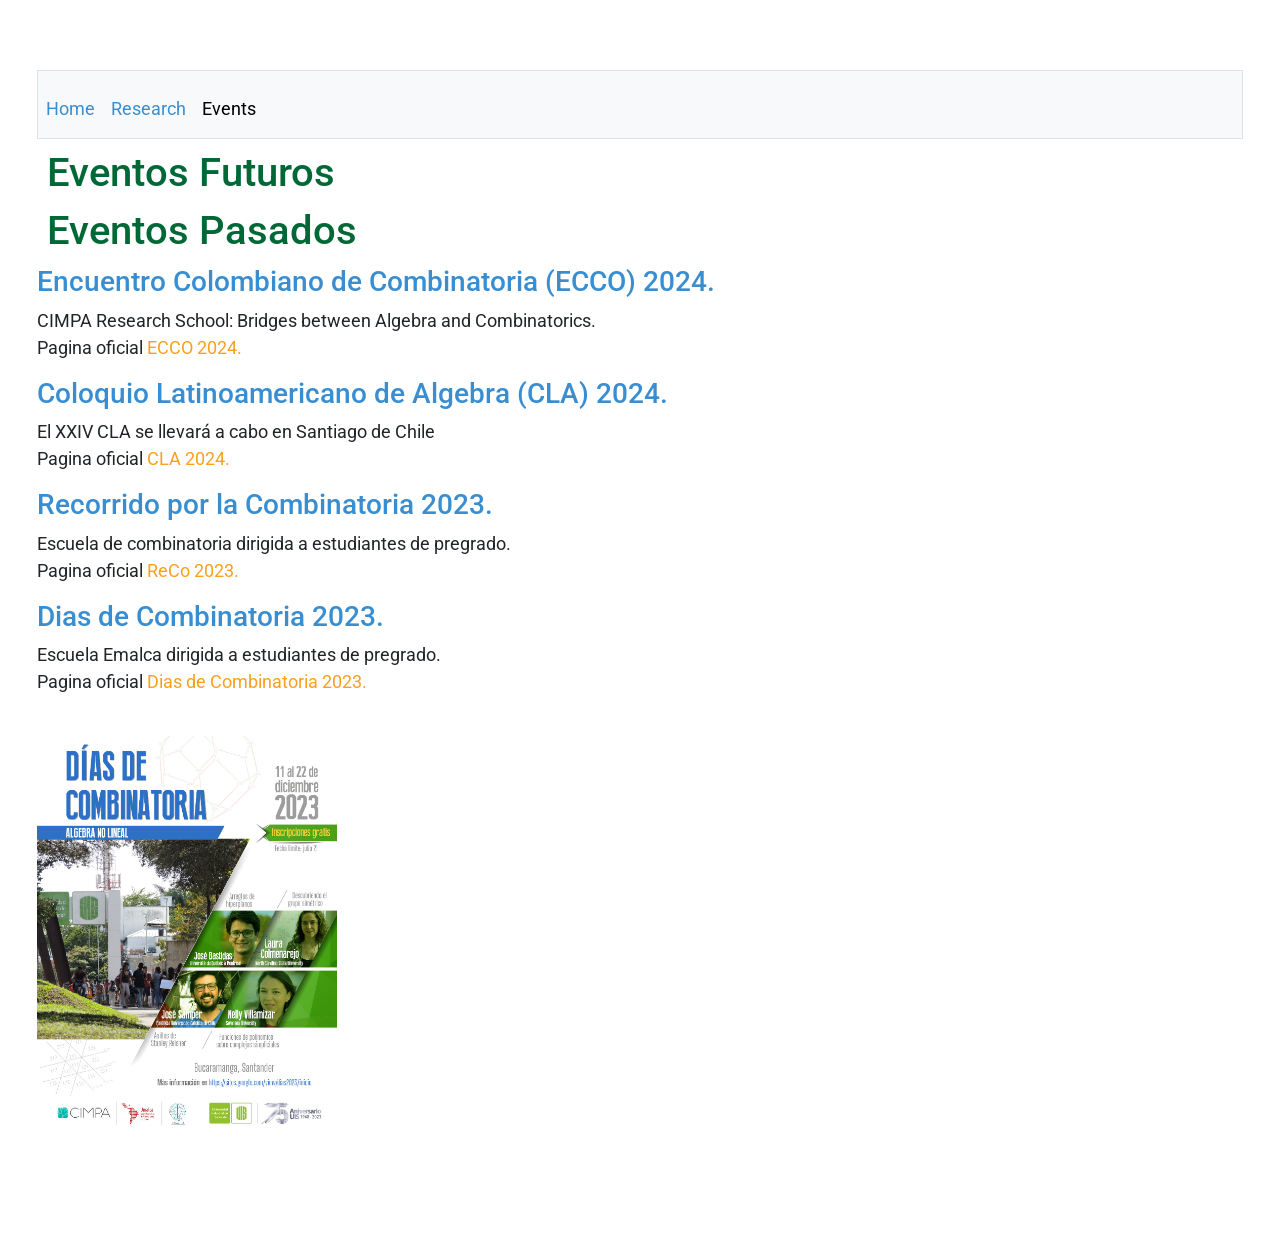
==== events.html @ 769864b7 "pequenos edits" ====
<!DOCTYPE html>
<html lang="en">

<head>
	<meta http-equiv="content-type" content="text/html; charset=UTF-8" />
    <meta name="viewport" content="initial-scale=1, width=device-width">
    <!-- https://fonts.google.com/specimen/Roboto -->
    <link href="https://fonts.googleapis.com/css?family=Roboto:400,400italic,700&display=swap" rel="stylesheet">
    <link href="https://cdn.jsdelivr.net/npm/bootstrap@5.3.0/dist/css/bootstrap.min.css" rel="stylesheet" integrity="sha384-9ndCyUaIbzAi2FUVXJi0CjmCapSmO7SnpJef0486qhLnuZ2cdeRhO02iuK6FUUVM" crossorigin="anonymous">
    <link rel="stylesheet" type="text/css" href="styles.css" />
    
    <!-- Bootstrap needed --> 
    <script src="https://code.jquery.com/jquery-3.3.1.slim.min.js" integrity="sha384-q8i/X+965DzO0rT7abK41JStQIAqVgRVzpbzo5smXKp4YfRvH+8abtTE1Pi6jizo" crossorigin="anonymous"></script>
    <script src="https://cdn.jsdelivr.net/npm/popper.js@1.14.7/dist/umd/popper.min.js" integrity="sha384-UO2eT0CpHqdSJQ6hJty5KVphtPhzWj9WO1clHTMGa3JDZwrnQq4sF86dIHNDz0W1" crossorigin="anonymous"></script>
    <script src="https://cdn.jsdelivr.net/npm/bootstrap@4.3.1/dist/js/bootstrap.min.js" integrity="sha384-JjSmVgyd0p3pXB1rRibZUAYoIIy6OrQ6VrjIEaFf/nJGzIxFDsf4x0xIM+B07jRM" crossorigin="anonymous"></script>
    <title>Events</title>
</head>

<body>
    <div class="container-fluid">
        <nav class="bg-light border navbar navbar-expand-md navbar-light ">
            <button aria-controls="navbar" aria-expanded="false" aria-label="Toggle navigation" class="navbar-toggler" data-target="#navbar_main" data-toggle="collapse" type="button">
                <span class="navbar-toggler-icon"></span>
            </button>
            <div class="collapse navbar-collapse" id="navbar_main">
                <ul class="navbar-nav me-auto mt-2">
                    <li class="nav-item"><a class="nav-link" href="index.html" class="menu">Home</a></li>
                    <li class="nav-item"><a class="nav-link" href="research.html" class="menu">Research</a></li>
                    <li class="nav-item"><a class="nav-link active" href="events.html" class="menu">Events</a></li>
                </ul>
            </div>
        </nav>
        <div class="col-md-12">
            <h1> Eventos Futuros </h1>
            <h1> Eventos Pasados </h1>
			<h3> Encuentro Colombiano de Combinatoria (ECCO) 2024.</h3>
			<p> CIMPA Research School: Bridges between Algebra and Combinatorics. <br> 
			Pagina oficial <a href="https://ecco2024.combinatoria.co/">ECCO 2024.</a></p>

			<h3> Coloquio Latinoamericano de Algebra (CLA) 2024.</h3>
			<p> El XXIV CLA se llevar&aacute a cabo en Santiago de Chile<br> 
			Pagina oficial <a href="https://cla2024.mat.uc.cl/">CLA 2024.</a></p>

			<h3> Recorrido por la Combinatoria 2023.</h3>
			<p> Escuela de combinatoria dirigida a estudiantes de pregrado. <br> 
			Pagina oficial <a href="https://sites.google.com/view/reco2023/inicio">ReCo 2023. </a></p>


			<h3> Dias de Combinatoria 2023.</h3>
			<p> Escuela Emalca dirigida a estudiantes de pregrado. <br> 
			Pagina oficial <a href="https://sites.google.com/view/dias2023/inicio">Dias de Combinatoria 2023. </a></p>
			<img class="center" src="poster_dias.jpeg" > 
        </div>
    </div>
</body>
</html>
---- styles.css ----
img {
padding-bottom: 25px;
padding-top: 25px;
max-width:300px;
height: auto;
}

a { 
text-decoration:none; 
font-weight:400; 
font-family: Roboto; 
color:#fa9f1e;
}


.paper {
color:#d74e26;
font-weight:600; 
}


}


p {
margin: 1px 0;
}

p.one {
margin: 7px 0;
font-family: Roboto;
font-size:14px;
line-height:140%;
}

p.two {
margin: 25px 0;
}

.list li {
margin: 15px 0;
}	

.list--tight li {
margin: 6px 0;
}

h1{
color: #006837;
margin: 10px;
}

h2 {
color:#006837;
margin: 10px;
}

h3 {
color:#388ed1;
}
#general_info{
    margin: 20px;
}



#sidebar{
    margin-top:90px;
    text-align: right;
    width: 150px;
}

.nav-link{
    color:#388ed1;
}

.side {
list-style-type: none;
}

body {
background-color: #ffffff;
font-family: Roboto;
font-size:18px;
margin-left:25px;
margin-right:25px;
margin-top:70px;
margin-bottom:75px;
}
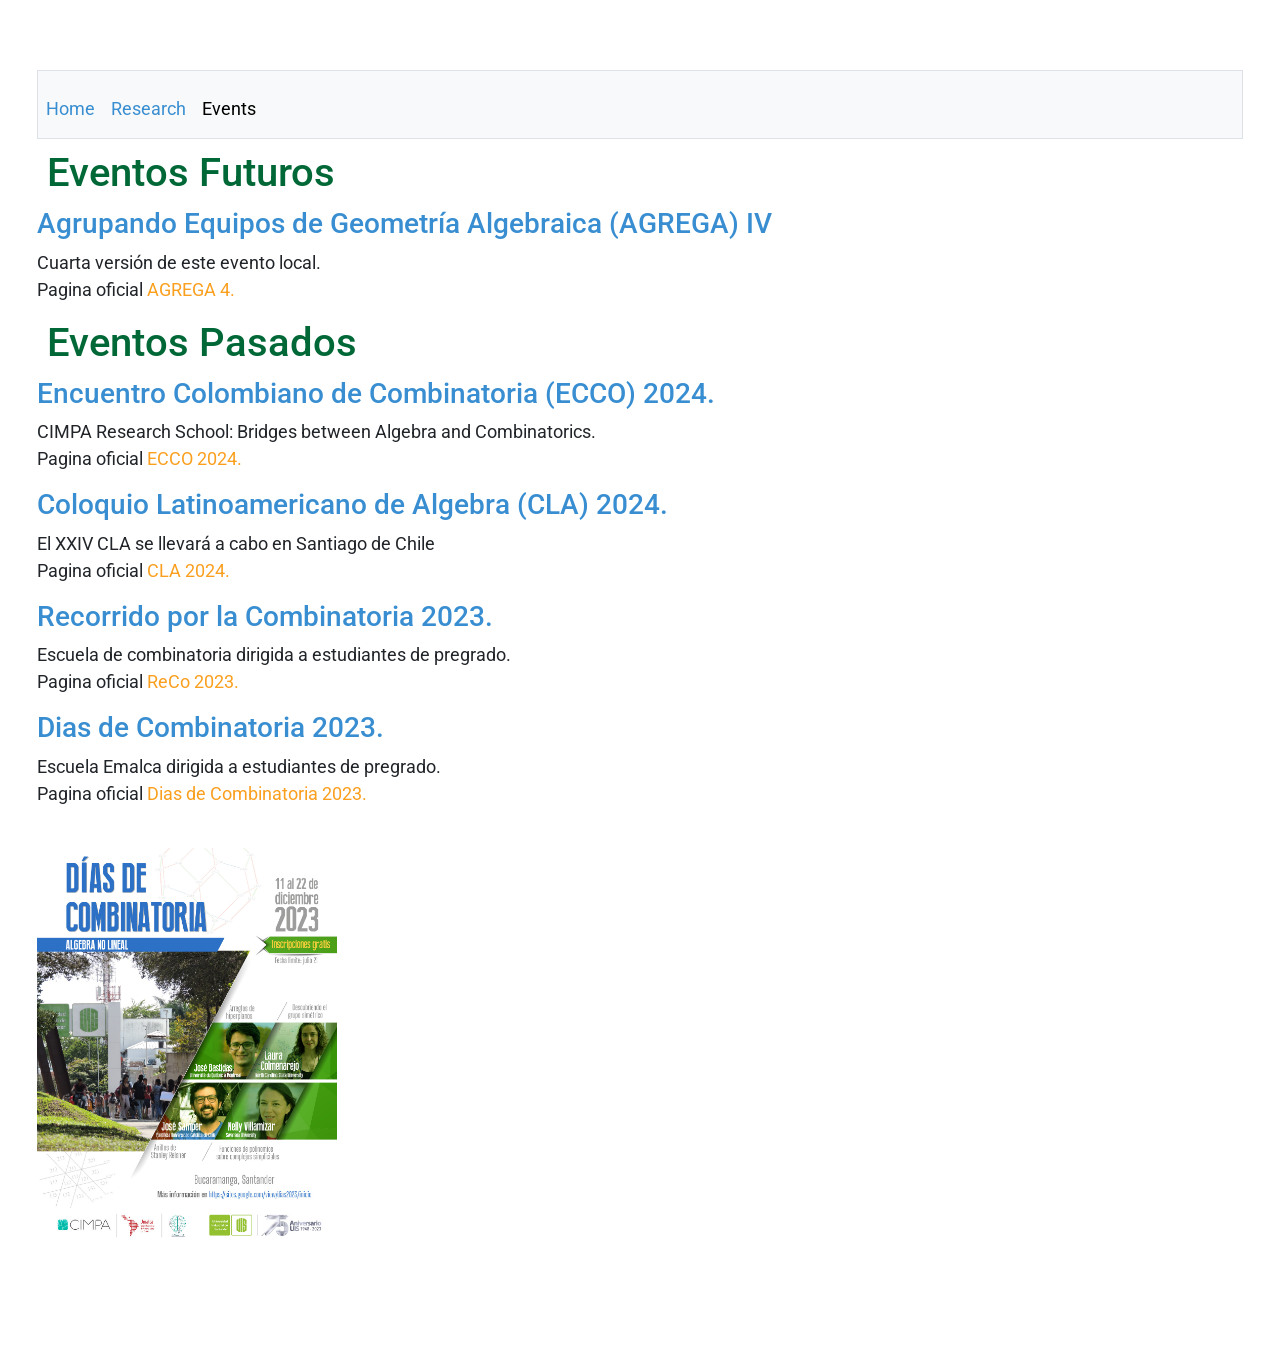
==== commit 11d04f0c: "small typo" ====
--- a/events.html
+++ b/events.html
@@ -31,7 +31,12 @@
             </div>
         </nav>
         <div class="col-md-12">
+
             <h1> Eventos Futuros </h1>
+			<h3> Agrupando Equipos de Geometría Algebraica (AGREGA) IV</h3>
+			<p> Cuarta versi&oacuten de este evento local. <br> 
+			Pagina oficial <a href="https://sites.google.com/view/agrega0/home?authuser=0">AGREGA 4.</a></p>
+
             <h1> Eventos Pasados </h1>
 			<h3> Encuentro Colombiano de Combinatoria (ECCO) 2024.</h3>
 			<p> CIMPA Research School: Bridges between Algebra and Combinatorics. <br> 
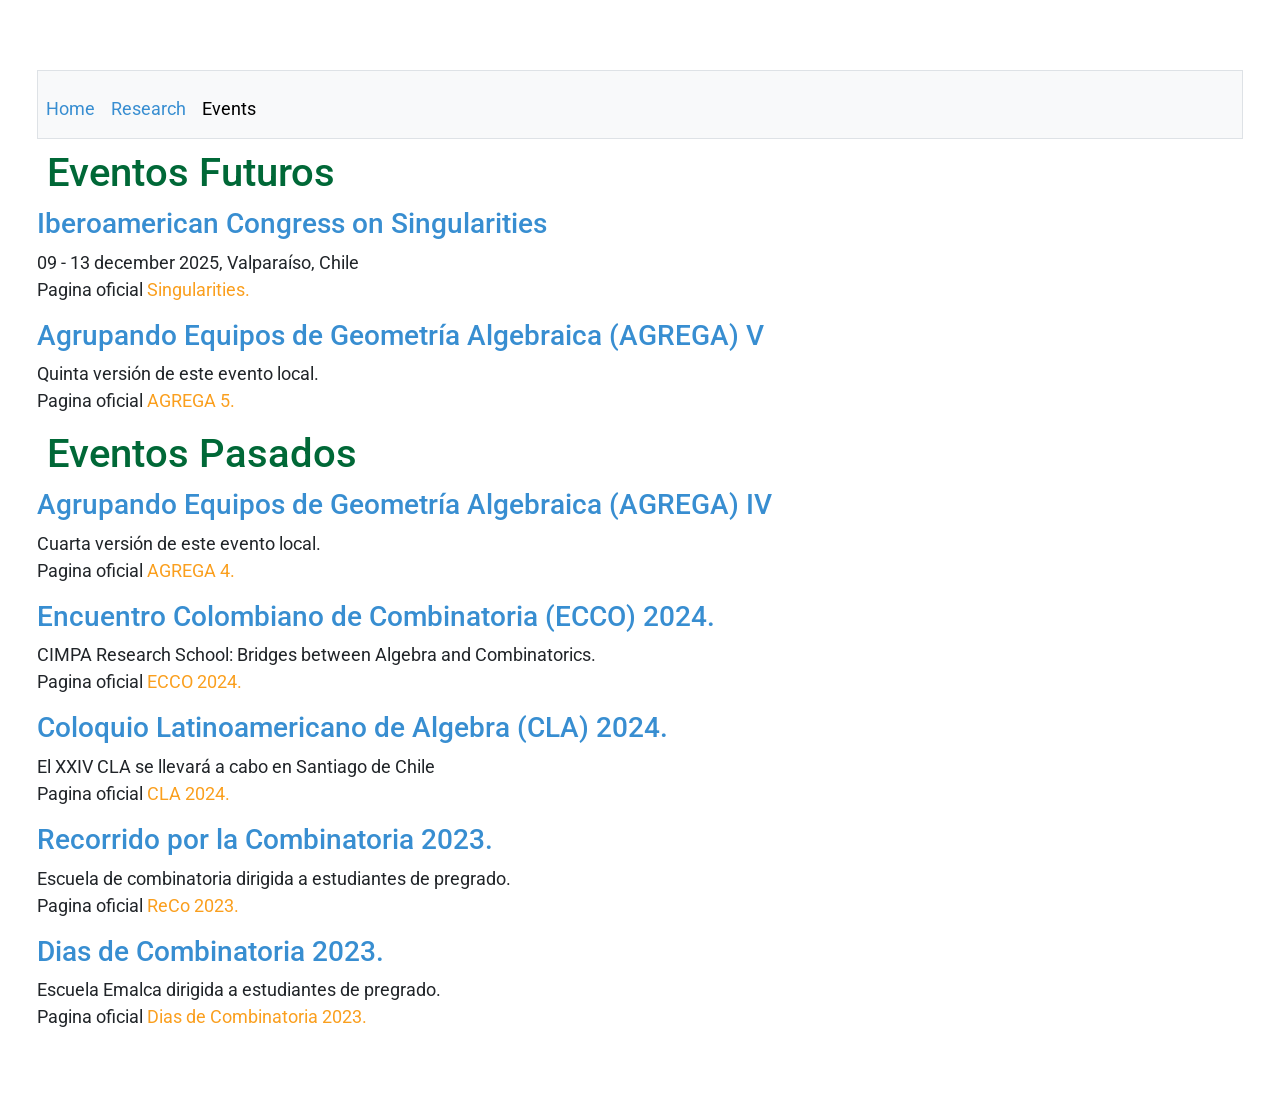
==== commit 91844a7e: "Added agrega5 Y otros eventos" ====
--- a/events.html
+++ b/events.html
@@ -33,11 +33,19 @@
         <div class="col-md-12">
 
             <h1> Eventos Futuros </h1>
+			<h3> Iberoamerican Congress on Singularities</h3>
+			<p> 09 - 13 december 2025, Valparaíso, Chile <br>
+			Pagina oficial <a href="https://sites.google.com/view/iberoamericansingularities/">Singularities.</a></p>
+
+			<h3> Agrupando Equipos de Geometría Algebraica (AGREGA) V</h3>
+			<p> Quinta versi&oacuten de este evento local. <br> 
+			Pagina oficial <a href="https://sites.google.com/view/agrega0/home?authuser=0">AGREGA 5.</a></p>
+
+            <h1> Eventos Pasados </h1>
 			<h3> Agrupando Equipos de Geometría Algebraica (AGREGA) IV</h3>
 			<p> Cuarta versi&oacuten de este evento local. <br> 
 			Pagina oficial <a href="https://sites.google.com/view/agrega0/home?authuser=0">AGREGA 4.</a></p>
 
-            <h1> Eventos Pasados </h1>
 			<h3> Encuentro Colombiano de Combinatoria (ECCO) 2024.</h3>
 			<p> CIMPA Research School: Bridges between Algebra and Combinatorics. <br> 
 			Pagina oficial <a href="https://ecco2024.combinatoria.co/">ECCO 2024.</a></p>
@@ -54,8 +62,6 @@
 			<h3> Dias de Combinatoria 2023.</h3>
 			<p> Escuela Emalca dirigida a estudiantes de pregrado. <br> 
 			Pagina oficial <a href="https://sites.google.com/view/dias2023/inicio">Dias de Combinatoria 2023. </a></p>
-			<img class="center" src="poster_dias.jpeg" > 
-        </div>
     </div>
 </body>
 </html>
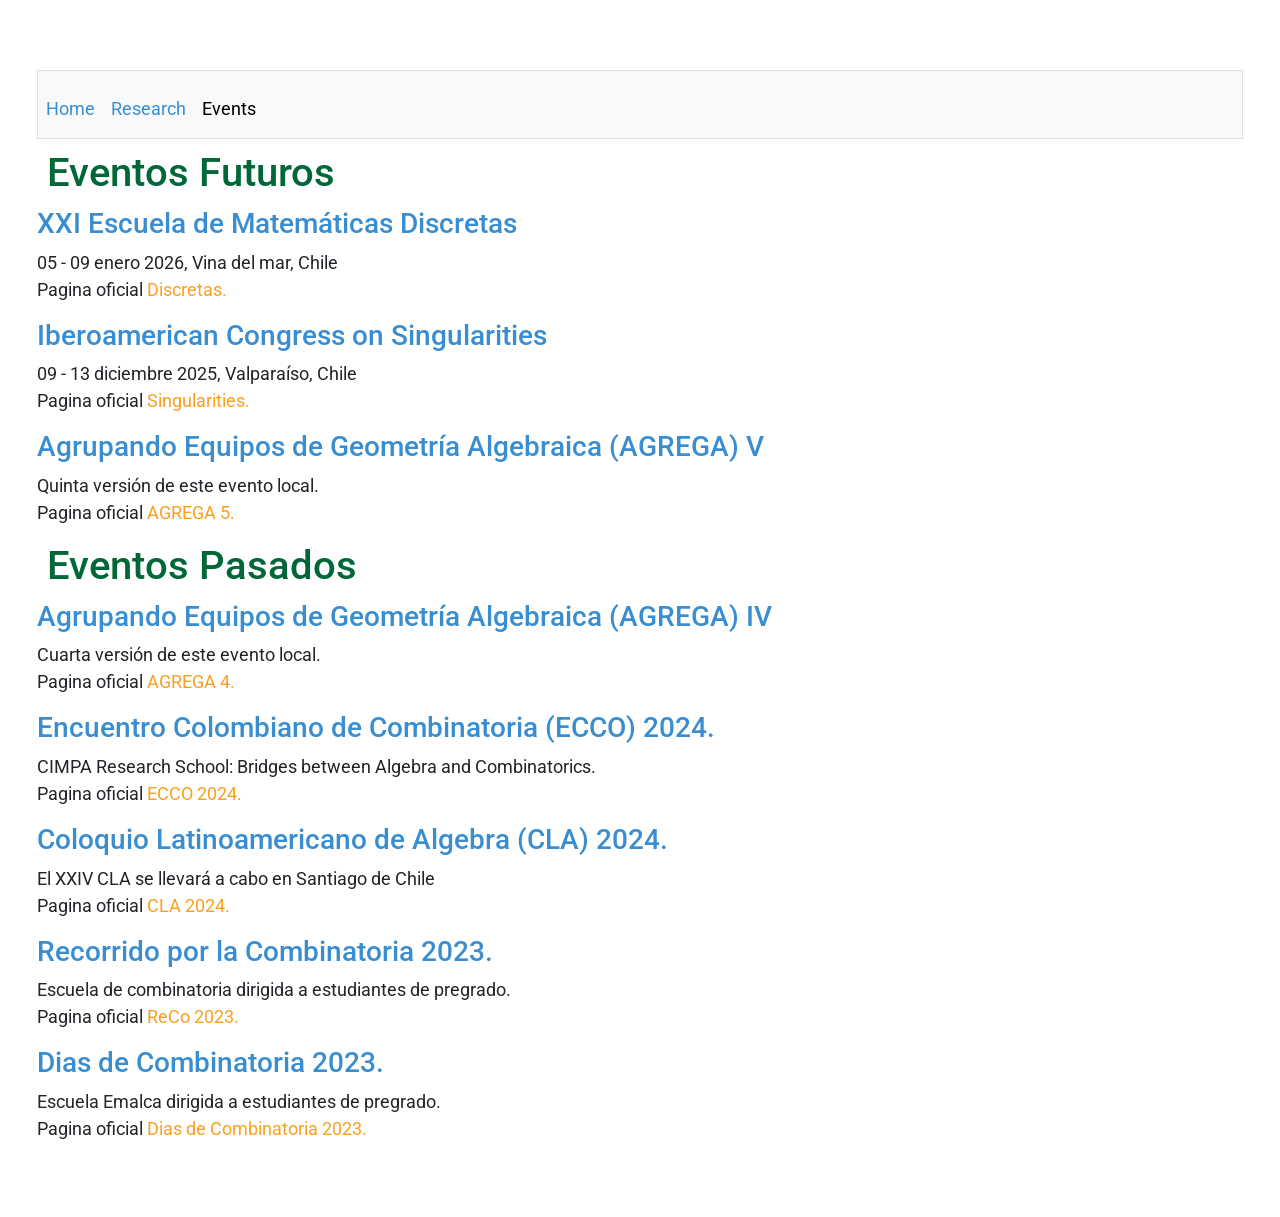
==== commit 1a86596c: "update" ====
--- a/events.html
+++ b/events.html
@@ -33,8 +33,12 @@
         <div class="col-md-12">
 
             <h1> Eventos Futuros </h1>
+			<h3> XXI Escuela de Matem&aacuteticas Discretas</h3>
+			<p> 05 - 09 enero 2026, Vina del mar, Chile <br>
+			Pagina oficial <a href="https://eventos.cmm.uchile.cl/discretas2026/"> Discretas.</a> </p>
+
 			<h3> Iberoamerican Congress on Singularities</h3>
-			<p> 09 - 13 december 2025, Valparaíso, Chile <br>
+			<p> 09 - 13 diciembre 2025, Valparaíso, Chile <br>
 			Pagina oficial <a href="https://sites.google.com/view/iberoamericansingularities/">Singularities.</a></p>
 
 			<h3> Agrupando Equipos de Geometría Algebraica (AGREGA) V</h3>
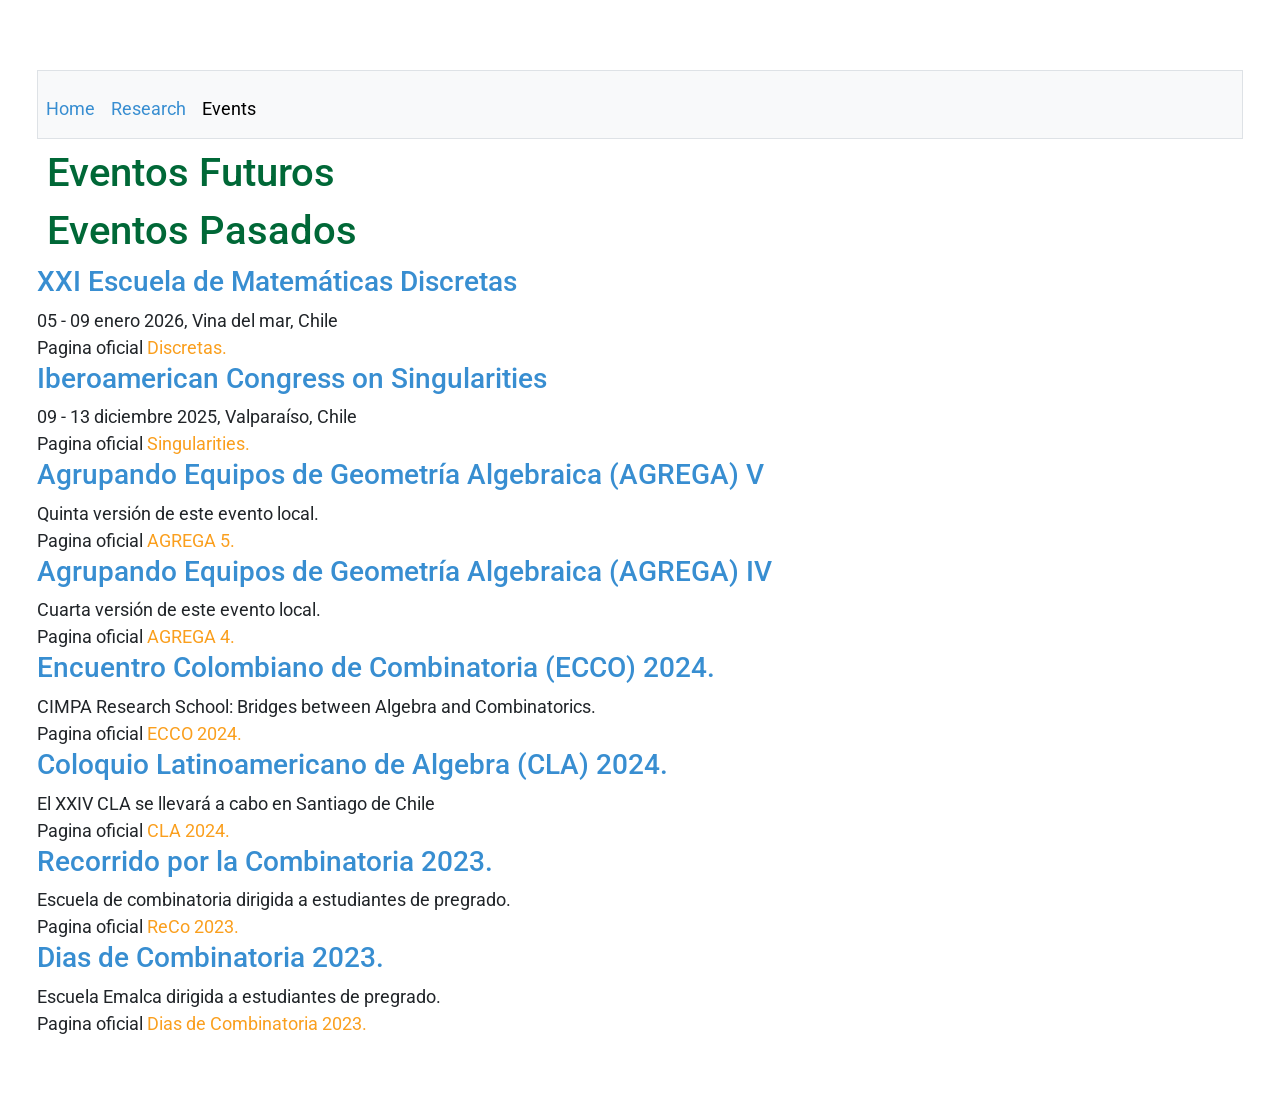
==== commit 8de21efa: "start 2026" ====
--- a/events.html
+++ b/events.html
@@ -33,6 +33,8 @@
         <div class="col-md-12">
 
             <h1> Eventos Futuros </h1>
+
+            <h1> Eventos Pasados </h1>
 			<h3> XXI Escuela de Matem&aacuteticas Discretas</h3>
 			<p> 05 - 09 enero 2026, Vina del mar, Chile <br>
 			Pagina oficial <a href="https://eventos.cmm.uchile.cl/discretas2026/"> Discretas.</a> </p>
@@ -44,8 +46,6 @@
 			<h3> Agrupando Equipos de Geometría Algebraica (AGREGA) V</h3>
 			<p> Quinta versi&oacuten de este evento local. <br> 
 			Pagina oficial <a href="https://sites.google.com/view/agrega0/home?authuser=0">AGREGA 5.</a></p>
-
-            <h1> Eventos Pasados </h1>
 			<h3> Agrupando Equipos de Geometría Algebraica (AGREGA) IV</h3>
 			<p> Cuarta versi&oacuten de este evento local. <br> 
 			Pagina oficial <a href="https://sites.google.com/view/agrega0/home?authuser=0">AGREGA 4.</a></p>
--- a/styles.css
+++ b/styles.css
@@ -16,9 +16,6 @@
 .paper {
 color:#d74e26;
 font-weight:600; 
-}
-
-
 }
 
 
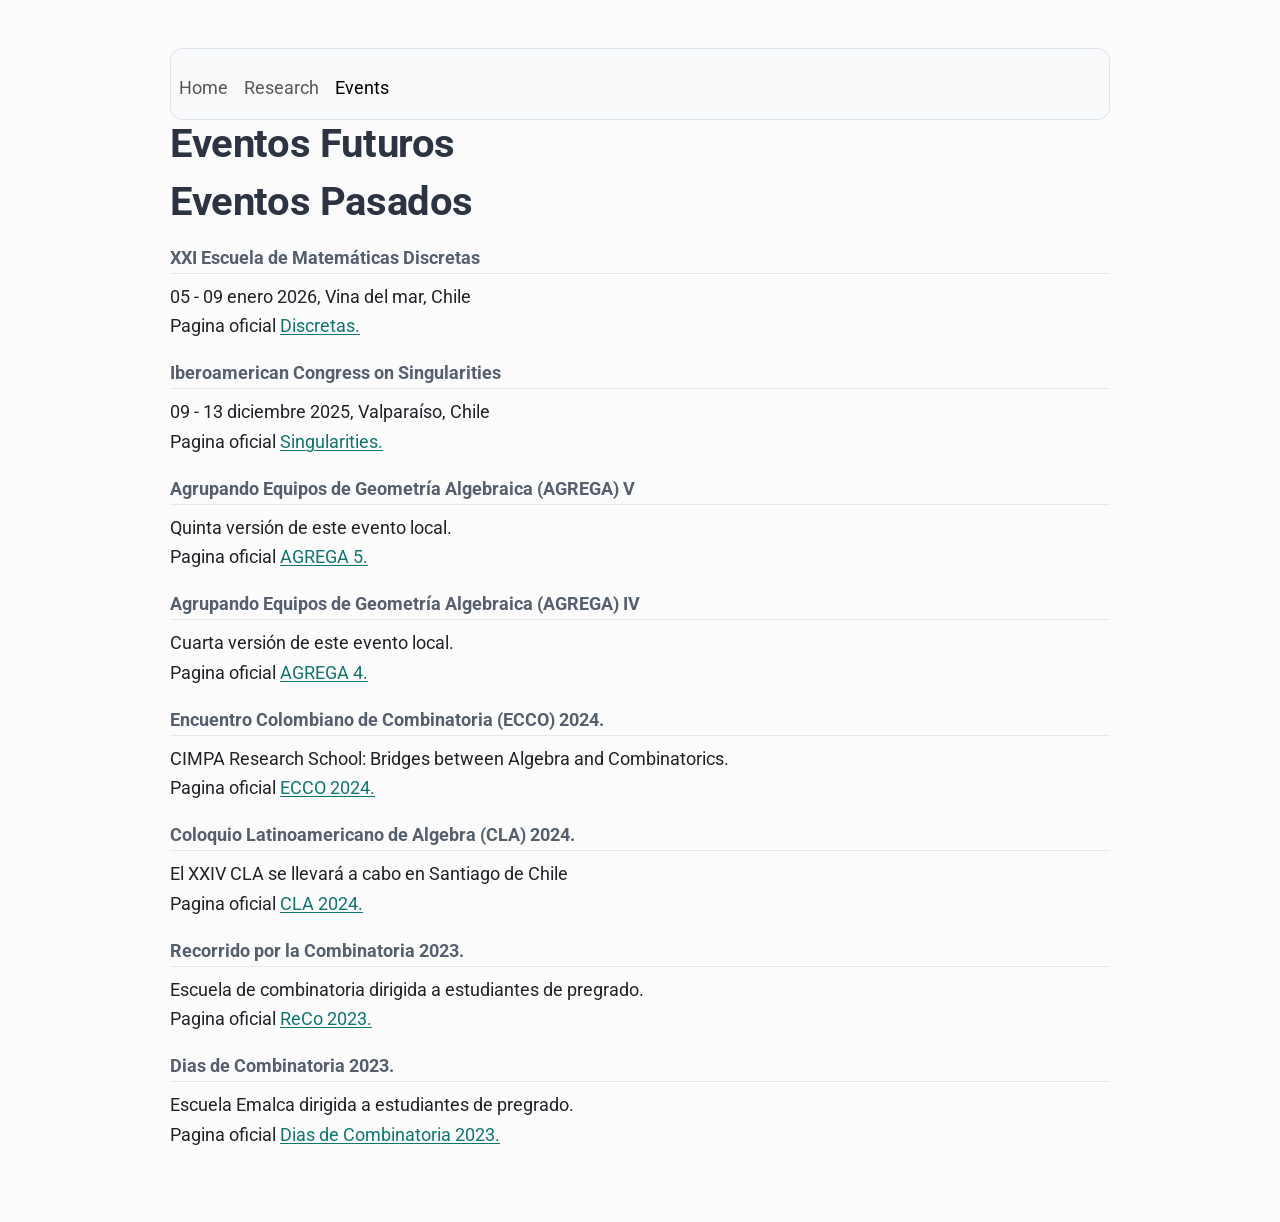
==== commit 372c1453: "Big revamp with chat gpt Clean the css Dropped the carrot palette Looks more normie, but honestly be" ====
--- a/events.html
+++ b/events.html
@@ -10,9 +10,10 @@
     <link rel="stylesheet" type="text/css" href="styles.css" />
     
     <!-- Bootstrap needed --> 
-    <script src="https://code.jquery.com/jquery-3.3.1.slim.min.js" integrity="sha384-q8i/X+965DzO0rT7abK41JStQIAqVgRVzpbzo5smXKp4YfRvH+8abtTE1Pi6jizo" crossorigin="anonymous"></script>
-    <script src="https://cdn.jsdelivr.net/npm/popper.js@1.14.7/dist/umd/popper.min.js" integrity="sha384-UO2eT0CpHqdSJQ6hJty5KVphtPhzWj9WO1clHTMGa3JDZwrnQq4sF86dIHNDz0W1" crossorigin="anonymous"></script>
-    <script src="https://cdn.jsdelivr.net/npm/bootstrap@4.3.1/dist/js/bootstrap.min.js" integrity="sha384-JjSmVgyd0p3pXB1rRibZUAYoIIy6OrQ6VrjIEaFf/nJGzIxFDsf4x0xIM+B07jRM" crossorigin="anonymous"></script>
+		<script src="https://cdn.jsdelivr.net/npm/bootstrap@5.3.0/dist/js/bootstrap.bundle.min.js"
+        integrity="sha384-...your integrity..."
+        crossorigin="anonymous"></script>
+
     <title>Events</title>
 </head>
 
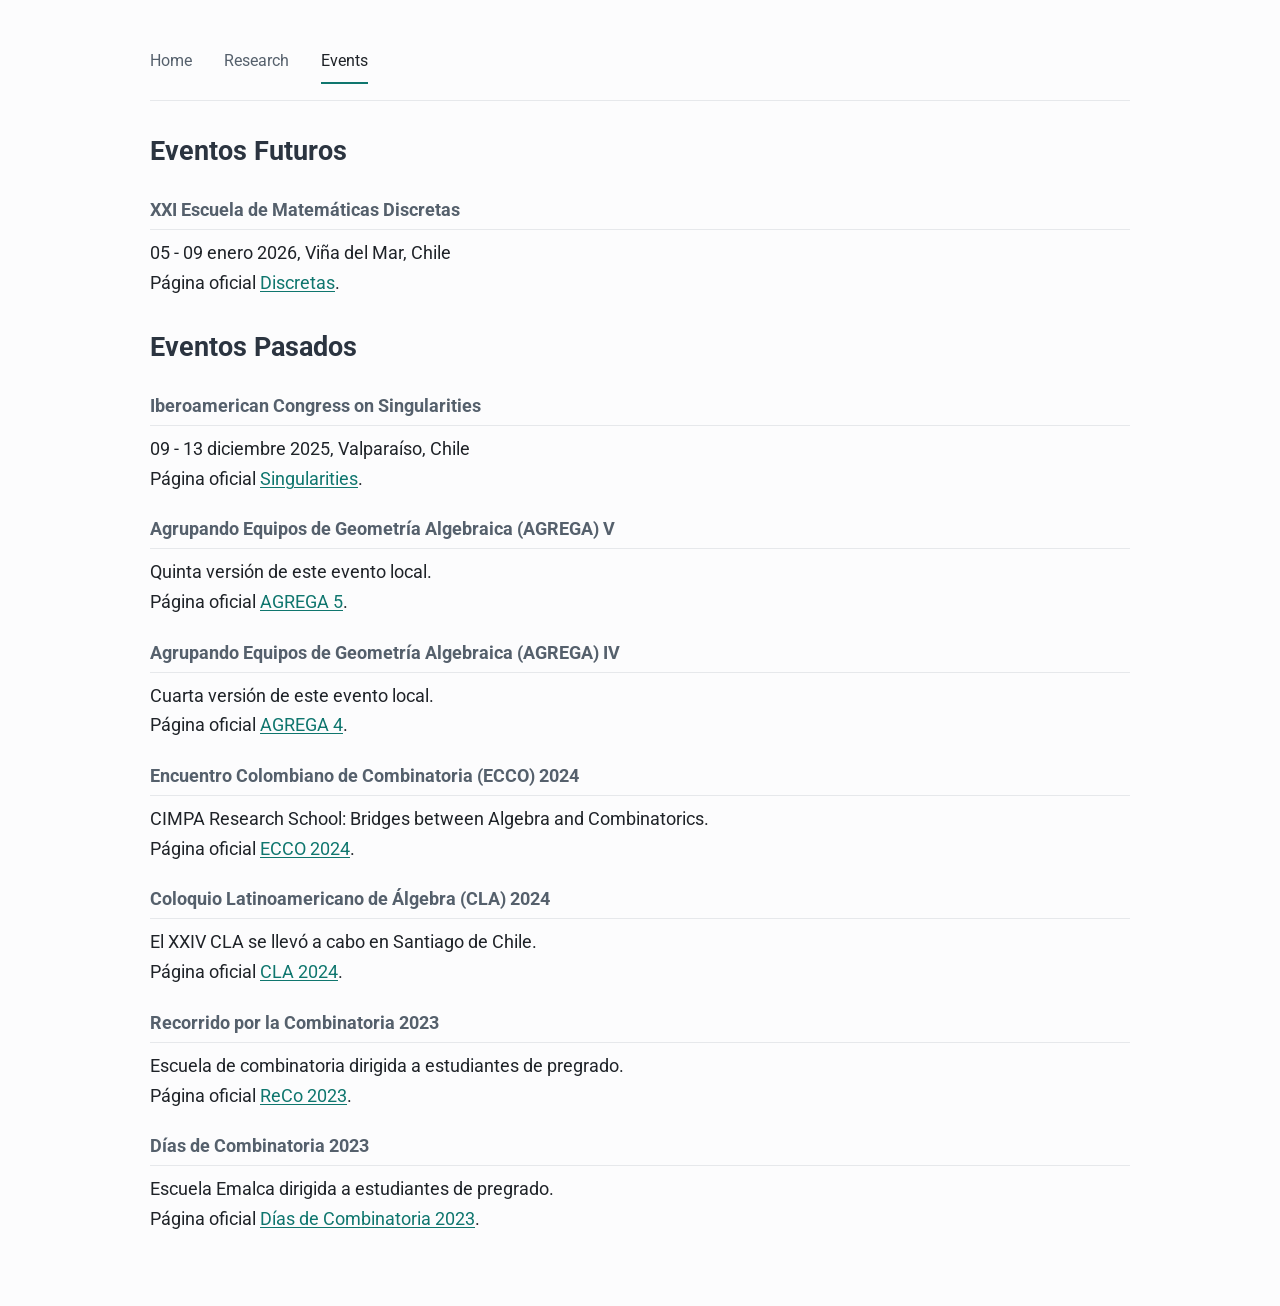
==== commit d357bc28: "Big revamp using claude" ====
--- a/events.html
+++ b/events.html
@@ -1,72 +1,71 @@
 <!DOCTYPE html>
 <html lang="en">
+<head>
+    <meta charset="UTF-8">
+    <meta name="viewport" content="width=device-width, initial-scale=1.0">
+    <meta name="description" content="Events - Federico Castillo">
+    <meta name="keywords" content="federico castillo,math,mathematics,events,conferences">
+    <title>Events - Federico Castillo</title>
+    <link href="https://fonts.googleapis.com/css?family=Roboto:400,400italic,700&display=swap" rel="stylesheet">
+    <link rel="stylesheet" href="styles.css">
+</head>
+<body>
+    <nav class="navbar">
+        <a href="index.html">Home</a>
+        <a href="research.html">Research</a>
+        <a href="events.html" class="active">Events</a>
+    </nav>
 
-<head>
-	<meta http-equiv="content-type" content="text/html; charset=UTF-8" />
-    <meta name="viewport" content="initial-scale=1, width=device-width">
-    <!-- https://fonts.google.com/specimen/Roboto -->
-    <link href="https://fonts.googleapis.com/css?family=Roboto:400,400italic,700&display=swap" rel="stylesheet">
-    <link href="https://cdn.jsdelivr.net/npm/bootstrap@5.3.0/dist/css/bootstrap.min.css" rel="stylesheet" integrity="sha384-9ndCyUaIbzAi2FUVXJi0CjmCapSmO7SnpJef0486qhLnuZ2cdeRhO02iuK6FUUVM" crossorigin="anonymous">
-    <link rel="stylesheet" type="text/css" href="styles.css" />
-    
-    <!-- Bootstrap needed --> 
-		<script src="https://cdn.jsdelivr.net/npm/bootstrap@5.3.0/dist/js/bootstrap.bundle.min.js"
-        integrity="sha384-...your integrity..."
-        crossorigin="anonymous"></script>
+    <h2>Eventos Futuros</h2>
 
-    <title>Events</title>
-</head>
+    <h3>XXI Escuela de Matemáticas Discretas</h3>
+    <p>
+        05 - 09 enero 2026, Viña del Mar, Chile<br>
+        Página oficial <a href="https://eventos.cmm.uchile.cl/discretas2026/">Discretas</a>.
+    </p>
 
-<body>
-    <div class="container-fluid">
-        <nav class="bg-light border navbar navbar-expand-md navbar-light ">
-            <button aria-controls="navbar" aria-expanded="false" aria-label="Toggle navigation" class="navbar-toggler" data-target="#navbar_main" data-toggle="collapse" type="button">
-                <span class="navbar-toggler-icon"></span>
-            </button>
-            <div class="collapse navbar-collapse" id="navbar_main">
-                <ul class="navbar-nav me-auto mt-2">
-                    <li class="nav-item"><a class="nav-link" href="index.html" class="menu">Home</a></li>
-                    <li class="nav-item"><a class="nav-link" href="research.html" class="menu">Research</a></li>
-                    <li class="nav-item"><a class="nav-link active" href="events.html" class="menu">Events</a></li>
-                </ul>
-            </div>
-        </nav>
-        <div class="col-md-12">
+    <h2>Eventos Pasados</h2>
 
-            <h1> Eventos Futuros </h1>
+    <h3>Iberoamerican Congress on Singularities</h3>
+    <p>
+        09 - 13 diciembre 2025, Valparaíso, Chile<br>
+        Página oficial <a href="https://sites.google.com/view/iberoamericansingularities/">Singularities</a>.
+    </p>
 
-            <h1> Eventos Pasados </h1>
-			<h3> XXI Escuela de Matem&aacuteticas Discretas</h3>
-			<p> 05 - 09 enero 2026, Vina del mar, Chile <br>
-			Pagina oficial <a href="https://eventos.cmm.uchile.cl/discretas2026/"> Discretas.</a> </p>
+    <h3>Agrupando Equipos de Geometría Algebraica (AGREGA) V</h3>
+    <p>
+        Quinta versión de este evento local.<br>
+        Página oficial <a href="https://sites.google.com/view/agrega0/home?authuser=0">AGREGA 5</a>.
+    </p>
 
-			<h3> Iberoamerican Congress on Singularities</h3>
-			<p> 09 - 13 diciembre 2025, Valparaíso, Chile <br>
-			Pagina oficial <a href="https://sites.google.com/view/iberoamericansingularities/">Singularities.</a></p>
+    <h3>Agrupando Equipos de Geometría Algebraica (AGREGA) IV</h3>
+    <p>
+        Cuarta versión de este evento local.<br>
+        Página oficial <a href="https://sites.google.com/view/agrega0/home?authuser=0">AGREGA 4</a>.
+    </p>
 
-			<h3> Agrupando Equipos de Geometría Algebraica (AGREGA) V</h3>
-			<p> Quinta versi&oacuten de este evento local. <br> 
-			Pagina oficial <a href="https://sites.google.com/view/agrega0/home?authuser=0">AGREGA 5.</a></p>
-			<h3> Agrupando Equipos de Geometría Algebraica (AGREGA) IV</h3>
-			<p> Cuarta versi&oacuten de este evento local. <br> 
-			Pagina oficial <a href="https://sites.google.com/view/agrega0/home?authuser=0">AGREGA 4.</a></p>
+    <h3>Encuentro Colombiano de Combinatoria (ECCO) 2024</h3>
+    <p>
+        CIMPA Research School: Bridges between Algebra and Combinatorics.<br>
+        Página oficial <a href="https://ecco2024.combinatoria.co/">ECCO 2024</a>.
+    </p>
 
-			<h3> Encuentro Colombiano de Combinatoria (ECCO) 2024.</h3>
-			<p> CIMPA Research School: Bridges between Algebra and Combinatorics. <br> 
-			Pagina oficial <a href="https://ecco2024.combinatoria.co/">ECCO 2024.</a></p>
+    <h3>Coloquio Latinoamericano de Álgebra (CLA) 2024</h3>
+    <p>
+        El XXIV CLA se llevó a cabo en Santiago de Chile.<br>
+        Página oficial <a href="https://cla2024.mat.uc.cl/">CLA 2024</a>.
+    </p>
 
-			<h3> Coloquio Latinoamericano de Algebra (CLA) 2024.</h3>
-			<p> El XXIV CLA se llevar&aacute a cabo en Santiago de Chile<br> 
-			Pagina oficial <a href="https://cla2024.mat.uc.cl/">CLA 2024.</a></p>
+    <h3>Recorrido por la Combinatoria 2023</h3>
+    <p>
+        Escuela de combinatoria dirigida a estudiantes de pregrado.<br>
+        Página oficial <a href="https://sites.google.com/view/reco2023/inicio">ReCo 2023</a>.
+    </p>
 
-			<h3> Recorrido por la Combinatoria 2023.</h3>
-			<p> Escuela de combinatoria dirigida a estudiantes de pregrado. <br> 
-			Pagina oficial <a href="https://sites.google.com/view/reco2023/inicio">ReCo 2023. </a></p>
-
-
-			<h3> Dias de Combinatoria 2023.</h3>
-			<p> Escuela Emalca dirigida a estudiantes de pregrado. <br> 
-			Pagina oficial <a href="https://sites.google.com/view/dias2023/inicio">Dias de Combinatoria 2023. </a></p>
-    </div>
+    <h3>Días de Combinatoria 2023</h3>
+    <p>
+        Escuela Emalca dirigida a estudiantes de pregrado.<br>
+        Página oficial <a href="https://sites.google.com/view/dias2023/inicio">Días de Combinatoria 2023</a>.
+    </p>
 </body>
 </html>
--- a/styles.css
+++ b/styles.css
@@ -0,0 +1,197 @@
+/* =========================================================
+   Federico Castillo -- minimal academic theme
+   Change colors in :root and the whole site updates.
+   ========================================================= */
+
+:root{
+  --bg: #fcfcfd;
+  --text: #1f2328;        /* near-black */
+  --muted: #55606c;       /* gray for secondary text */
+
+	--heading: #2b3440;
+	--link: #0f766e;
+	--link-hover: #115e59;
+	--paper: #7c2d12;
+
+  --card: #f6f8fa;        /* very light gray for subtle panels */
+  --border: #e6e8eb;
+
+  --maxw: 980px;
+}
+
+body{
+  background: var(--bg);
+  color: var(--text);
+  font-family: Roboto, system-ui, -apple-system, "Segoe UI", Arial, sans-serif;
+  font-size: 18px;
+  line-height: 1.65;
+  max-width: var(--maxw);
+  margin: 48px auto 72px auto;
+  padding: 0 20px;
+}
+
+/* ===== Simple Navbar ===== */
+.navbar {
+  display: flex;
+  gap: 2rem;
+  padding: 0 0 1rem 0;
+  margin-bottom: 1.5rem;
+  border-bottom: 1px solid var(--border);
+}
+
+.navbar a {
+  text-decoration: none;
+  color: var(--muted);
+  font-size: 1rem;
+  padding-bottom: 0.5rem;
+  transition: color 0.2s;
+}
+
+.navbar a:hover {
+  color: var(--text);
+}
+
+.navbar a.active {
+  color: var(--text);
+  border-bottom: 2px solid var(--link);
+}
+
+/* ===== Images ===== */
+img{
+  display: block;
+  max-width: 320px;
+  height: auto;
+  border-radius: 10px;
+}
+
+/* ===== Headings ===== */
+h1{
+  color: var(--heading);
+  margin: 0 0 10px 0;
+  font-weight: 700;
+  letter-spacing: -0.01em;
+}
+
+h2{
+  color: var(--heading);
+  margin: 28px 0 10px 0;
+  font-weight: 700;
+}
+
+h3{
+  color: var(--muted);
+  margin: 22px 0 8px 0;
+  font-weight: 700;
+  font-size: 1.1rem;
+  border-bottom: 1px solid var(--border);
+  padding-bottom: 4px;
+}
+
+h3 + p {
+  margin-top: 0.3rem;
+}
+
+/* ===== Links ===== */
+a{
+  color: var(--link);
+  text-decoration: underline;
+  text-decoration-thickness: 1px;
+  text-underline-offset: 2px;
+}
+
+a:hover,
+a:focus{
+  color: var(--link-hover);
+  text-decoration-thickness: 2px;
+}
+
+.paper{
+  color: var(--paper);
+  font-weight: 600;
+}
+
+/* ===== Paragraphs ===== */
+p{
+  margin: 0.6rem 0;
+}
+
+.header-lines p{
+  margin: 0.25rem 0;
+  color: var(--muted);
+}
+
+/* ===== Lists ===== */
+.list li{ margin: 0.9rem 0; }
+.list--tight li{ margin: 0.35rem 0; }
+
+/* ===== Layout ===== */
+.profile-section {
+  display: flex;
+  gap: 2rem;
+  margin-bottom: 1.5rem;
+  align-items: flex-start;
+}
+
+.content-section {
+  margin-top: 1.5rem;
+}
+
+/* ===== Publications ===== */
+.pubs ol, .pubs ul{
+  padding-left: 1.4rem;
+}
+
+.pubs ol li, .pubs ul li{
+  margin: 0.9rem 0;
+  padding: 0.85rem 0.9rem;
+  border: 1px solid var(--border);
+  border-radius: 12px;
+  background: var(--bg);
+  line-height: 1.55;
+}
+
+a.paper{
+  color: var(--heading);
+  font-weight: 700;
+  text-decoration: none;
+}
+
+a.paper:hover,
+a.paper:focus{
+  color: var(--link-hover);
+  text-decoration: underline;
+  text-decoration-thickness: 2px;
+  text-underline-offset: 2px;
+}
+
+.pubs ol li b, .pubs ul li b{
+  color: var(--muted);
+  font-weight: 700;
+}
+
+.pubs ol[reversed] > li:first-child{
+  background: var(--card);
+}
+
+.pub-link{
+  color: var(--link);
+  text-decoration: underline;
+}
+
+/* ===== Responsive ===== */
+@media (max-width: 600px) {
+  .navbar {
+    gap: 1.5rem;
+    justify-content: center;
+  }
+
+  .profile-section {
+    flex-direction: column;
+    align-items: center;
+    text-align: center;
+  }
+
+  img {
+    max-width: 200px;
+  }
+}
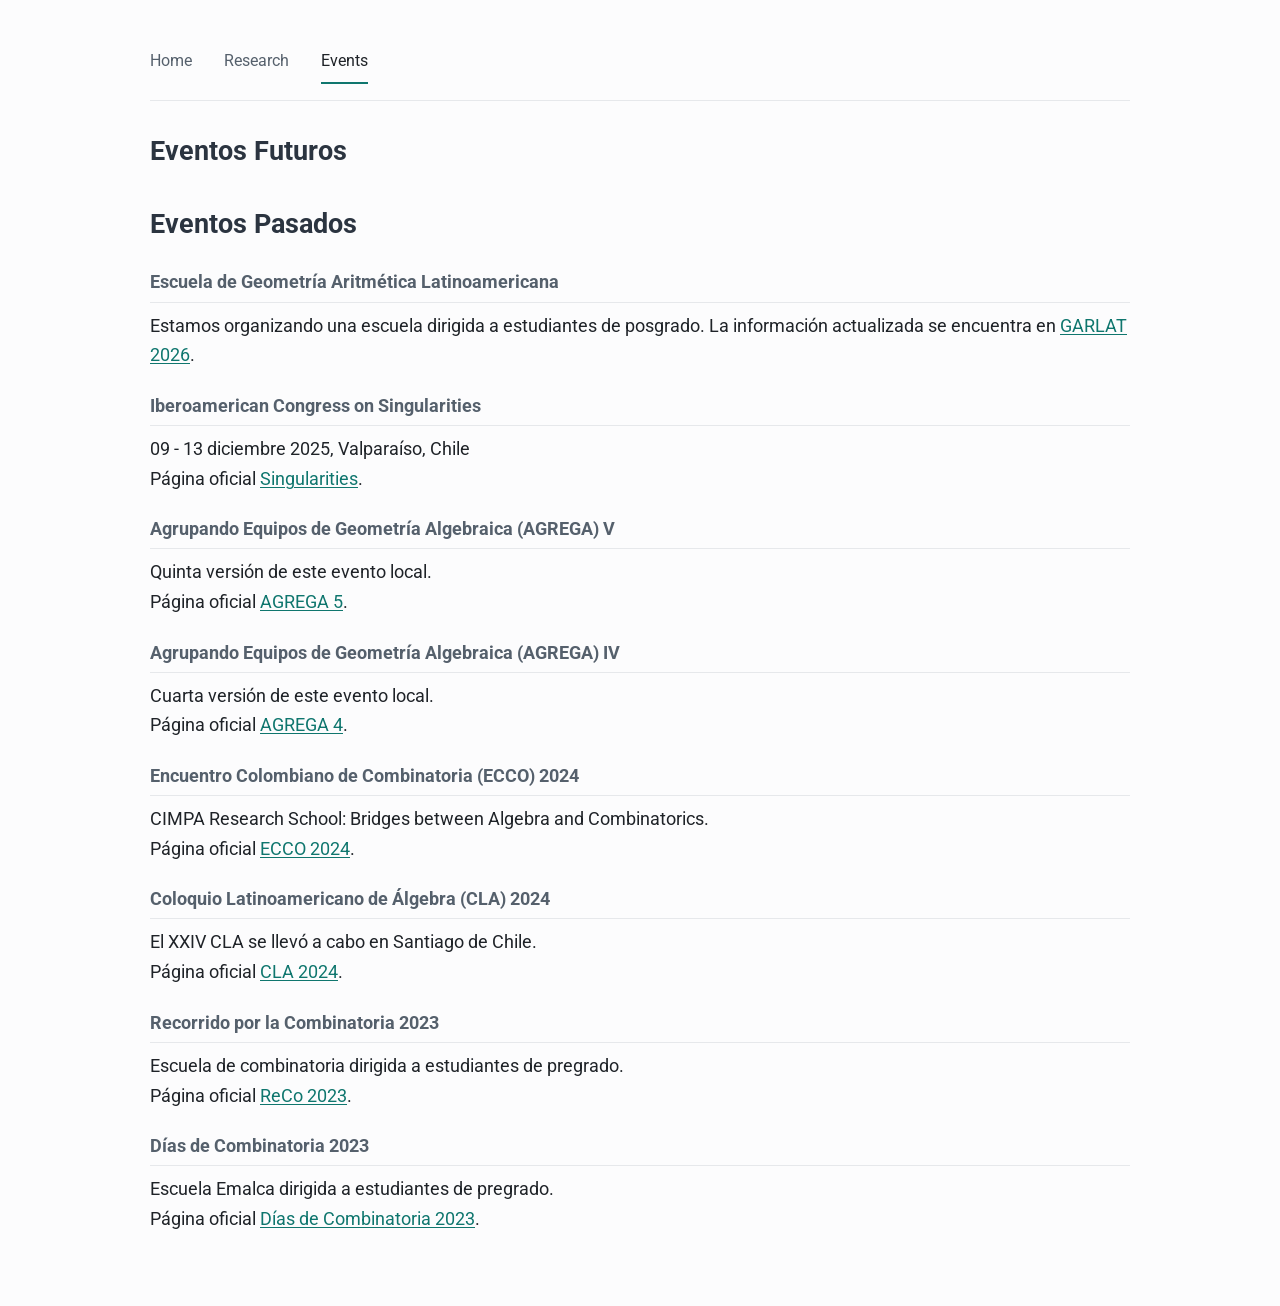
==== commit 0ac53b0d: "Update index for cimat" ====
--- a/events.html
+++ b/events.html
@@ -18,13 +18,14 @@
 
     <h2>Eventos Futuros</h2>
 
-    <h3>XXI Escuela de Matemáticas Discretas</h3>
-    <p>
-        05 - 09 enero 2026, Viña del Mar, Chile<br>
-        Página oficial <a href="https://eventos.cmm.uchile.cl/discretas2026/">Discretas</a>.
-    </p>
 
     <h2>Eventos Pasados</h2>
+
+    <h3>Escuela de Geometría Aritmética Latinoamericana</h3>
+    <p>
+        Estamos organizando una escuela dirigida a estudiantes de posgrado.
+        La información actualizada se encuentra en <a href="https://sites.google.com/view/garlat-2026/home?authuser=1">GARLAT 2026</a>.
+    </p>
 
     <h3>Iberoamerican Congress on Singularities</h3>
     <p>
